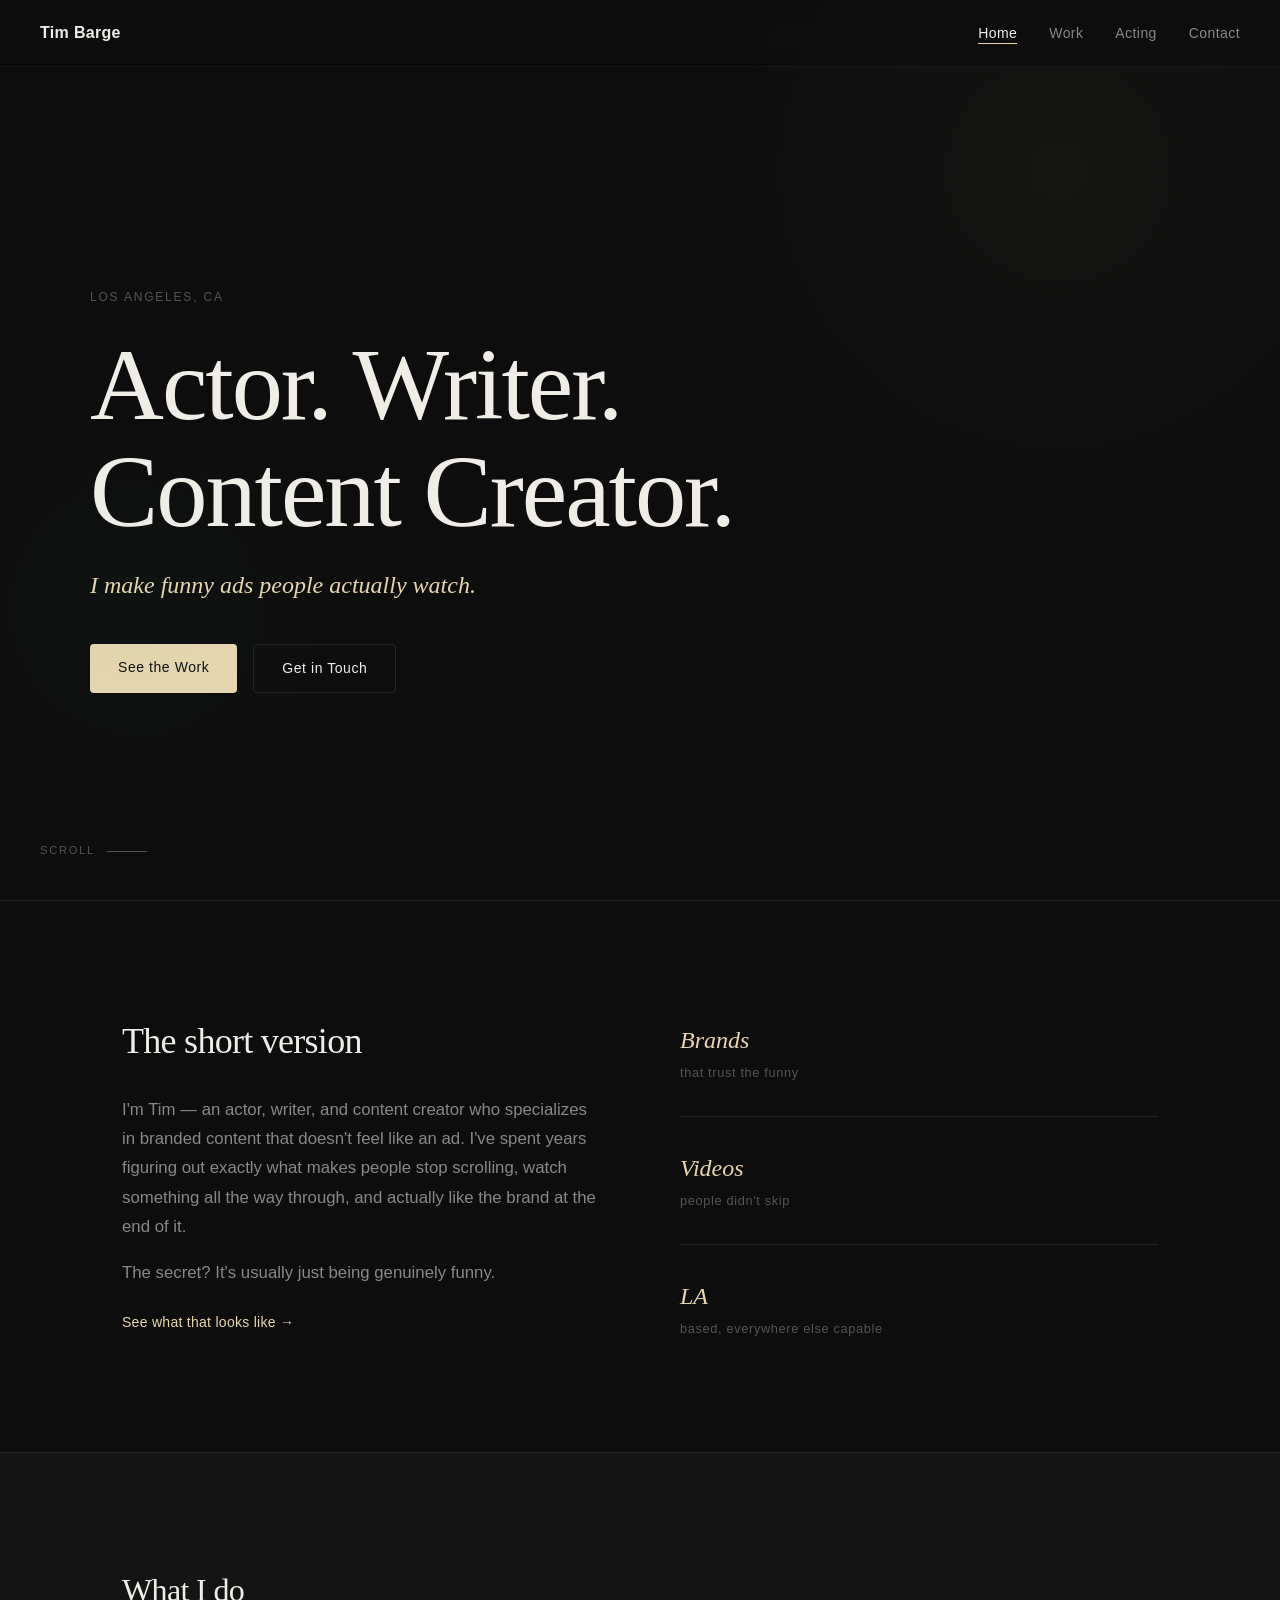
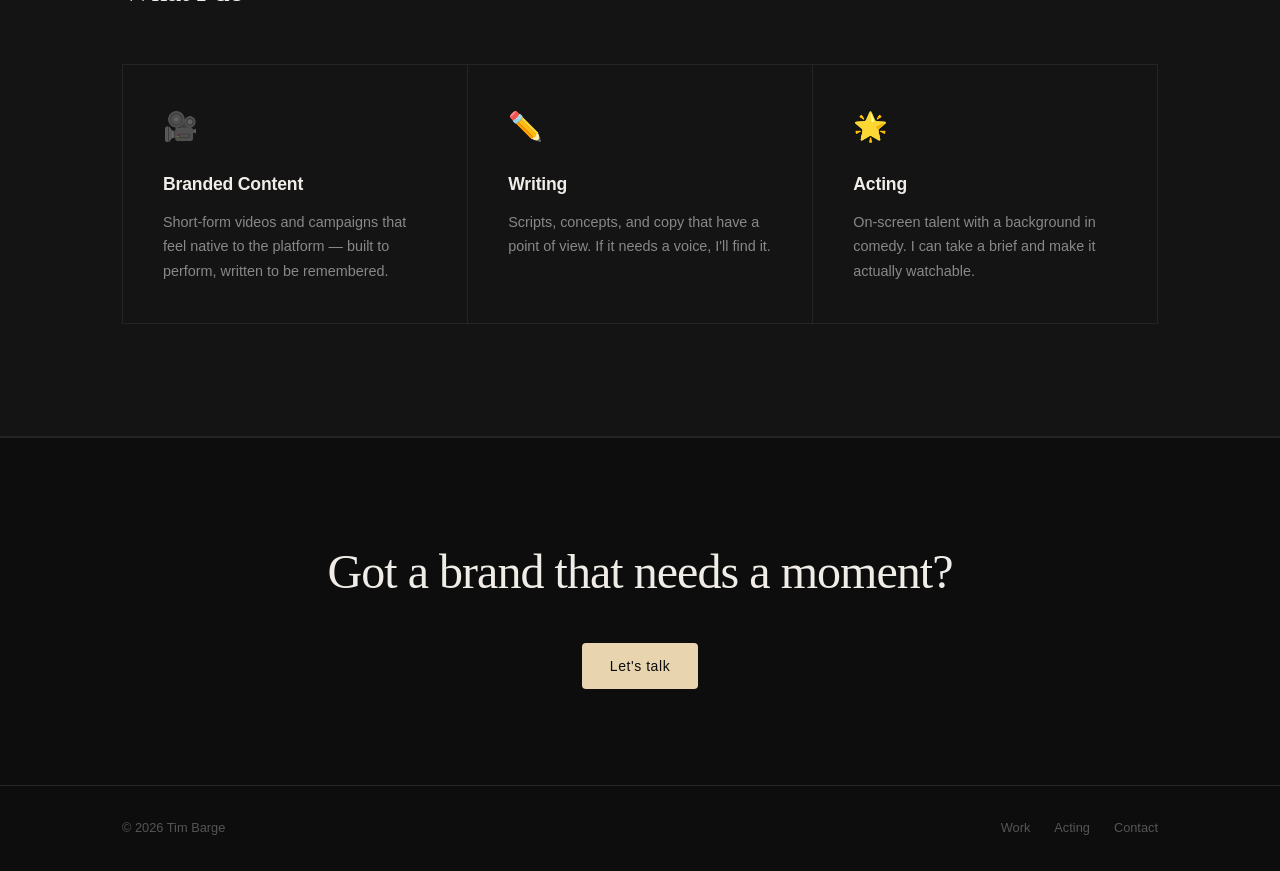
==== index.html @ 99d66370 "initial site build Co-Authored-By: Claude Sonnet 4.6 <noreply@anthropic.com>" ====
<!DOCTYPE html>
<html lang="en">
<head>
  <meta charset="UTF-8" />
  <meta name="viewport" content="width=device-width, initial-scale=1.0" />
  <title>Tim Barge</title>
  <link rel="stylesheet" href="style.css" />
</head>
<body>

  <nav>
    <a href="index.html" class="nav-logo">Tim Barge</a>
    <ul>
      <li><a href="index.html" class="active">Home</a></li>
      <li><a href="work.html">Work</a></li>
      <li><a href="acting.html">Acting</a></li>
      <li><a href="contact.html">Contact</a></li>
    </ul>
  </nav>

  <header class="hero">
    <div class="hero-content">
      <p class="hero-label">Los Angeles, CA</p>
      <h1 class="hero-headline">Actor. Writer.<br>Content Creator.</h1>
      <p class="hero-sub">I make funny ads people actually watch.</p>
      <div class="hero-cta">
        <a href="work.html" class="btn btn-primary">See the Work</a>
        <a href="contact.html" class="btn btn-ghost">Get in Touch</a>
      </div>
    </div>
    <div class="hero-scroll">
      <span>Scroll</span>
      <div class="scroll-line"></div>
    </div>
  </header>

  <section class="about">
    <div class="container">
      <div class="about-grid">
        <div class="about-text">
          <h2>The short version</h2>
          <p>I'm Tim — an actor, writer, and content creator who specializes in branded content that doesn't feel like an ad. I've spent years figuring out exactly what makes people stop scrolling, watch something all the way through, and actually like the brand at the end of it.</p>
          <p>The secret? It's usually just being genuinely funny.</p>
          <a href="work.html" class="text-link">See what that looks like &rarr;</a>
        </div>
        <div class="about-stats">
          <div class="stat">
            <span class="stat-num">Brands</span>
            <span class="stat-label">that trust the funny</span>
          </div>
          <div class="stat">
            <span class="stat-num">Videos</span>
            <span class="stat-label">people didn't skip</span>
          </div>
          <div class="stat">
            <span class="stat-num">LA</span>
            <span class="stat-label">based, everywhere else capable</span>
          </div>
        </div>
      </div>
    </div>
  </section>

  <section class="services">
    <div class="container">
      <h2 class="section-title">What I do</h2>
      <div class="services-grid">
        <div class="service-card">
          <span class="service-icon">&#127909;</span>
          <h3>Branded Content</h3>
          <p>Short-form videos and campaigns that feel native to the platform — built to perform, written to be remembered.</p>
        </div>
        <div class="service-card">
          <span class="service-icon">&#9999;&#65039;</span>
          <h3>Writing</h3>
          <p>Scripts, concepts, and copy that have a point of view. If it needs a voice, I'll find it.</p>
        </div>
        <div class="service-card">
          <span class="service-icon">&#127775;</span>
          <h3>Acting</h3>
          <p>On-screen talent with a background in comedy. I can take a brief and make it actually watchable.</p>
        </div>
      </div>
    </div>
  </section>

  <section class="cta-band">
    <div class="container">
      <h2>Got a brand that needs a moment?</h2>
      <a href="contact.html" class="btn btn-primary">Let's talk</a>
    </div>
  </section>

  <footer>
    <div class="container footer-inner">
      <span>&copy; 2026 Tim Barge</span>
      <div class="footer-links">
        <a href="work.html">Work</a>
        <a href="acting.html">Acting</a>
        <a href="contact.html">Contact</a>
      </div>
    </div>
  </footer>

</body>
</html>
---- style.css ----
/* =============================================
   BASE & RESET
   ============================================= */

*, *::before, *::after {
  box-sizing: border-box;
  margin: 0;
  padding: 0;
}

:root {
  --bg: #0d0d0d;
  --bg-2: #141414;
  --bg-3: #1a1a1a;
  --border: #242424;
  --text: #f0ede8;
  --text-muted: #888;
  --text-dim: #555;
  --accent: #e8d5b0;
  --accent-bright: #f5c842;
  --green: #3ecf8e;
  --font-sans: 'Inter', 'Helvetica Neue', Arial, sans-serif;
  --font-display: 'Georgia', 'Times New Roman', serif;
  --radius: 4px;
  --radius-lg: 10px;
  --transition: 0.2s ease;
  --max-width: 1100px;
}

html {
  font-size: 16px;
  scroll-behavior: smooth;
}

body {
  background-color: var(--bg);
  color: var(--text);
  font-family: var(--font-sans);
  line-height: 1.6;
  -webkit-font-smoothing: antialiased;
}

a {
  color: inherit;
  text-decoration: none;
}

img {
  max-width: 100%;
  display: block;
}

/* =============================================
   LAYOUT
   ============================================= */

.container {
  max-width: var(--max-width);
  margin: 0 auto;
  padding: 0 2rem;
}

/* =============================================
   NAVIGATION
   ============================================= */

nav {
  position: fixed;
  top: 0;
  left: 0;
  right: 0;
  z-index: 100;
  display: flex;
  align-items: center;
  justify-content: space-between;
  padding: 1.25rem 2.5rem;
  background: rgba(13, 13, 13, 0.85);
  backdrop-filter: blur(12px);
  border-bottom: 1px solid rgba(255,255,255,0.04);
}

.nav-logo {
  font-size: 1rem;
  font-weight: 600;
  letter-spacing: 0.02em;
  color: var(--text);
  transition: opacity var(--transition);
}

.nav-logo:hover {
  opacity: 0.7;
}

nav ul {
  list-style: none;
  display: flex;
  gap: 2rem;
}

nav ul li a {
  font-size: 0.875rem;
  color: var(--text-muted);
  letter-spacing: 0.03em;
  transition: color var(--transition);
  position: relative;
}

nav ul li a::after {
  content: '';
  position: absolute;
  bottom: -3px;
  left: 0;
  width: 0;
  height: 1px;
  background: var(--accent);
  transition: width var(--transition);
}

nav ul li a:hover,
nav ul li a.active {
  color: var(--text);
}

nav ul li a:hover::after,
nav ul li a.active::after {
  width: 100%;
}

/* =============================================
   BUTTONS
   ============================================= */

.btn {
  display: inline-block;
  padding: 0.75rem 1.75rem;
  border-radius: var(--radius);
  font-size: 0.875rem;
  font-weight: 500;
  letter-spacing: 0.04em;
  cursor: pointer;
  transition: all var(--transition);
  border: none;
  font-family: var(--font-sans);
}

.btn-primary {
  background: var(--accent);
  color: #0d0d0d;
}

.btn-primary:hover {
  background: var(--accent-bright);
  transform: translateY(-1px);
}

.btn-ghost {
  background: transparent;
  color: var(--text);
  border: 1px solid var(--border);
}

.btn-ghost:hover {
  border-color: var(--text-muted);
  transform: translateY(-1px);
}

.btn-full {
  width: 100%;
  text-align: center;
}

.text-link {
  font-size: 0.875rem;
  color: var(--accent);
  letter-spacing: 0.02em;
  transition: opacity var(--transition);
}

.text-link:hover {
  opacity: 0.7;
}

/* =============================================
   HERO
   ============================================= */

.hero {
  min-height: 100vh;
  display: flex;
  align-items: center;
  padding: 0 2.5rem;
  position: relative;
  overflow: hidden;
}

.hero::before {
  content: '';
  position: absolute;
  top: -20%;
  right: -10%;
  width: 700px;
  height: 700px;
  background: radial-gradient(circle, rgba(232,213,176,0.04) 0%, transparent 70%);
  pointer-events: none;
}

.hero::after {
  content: '';
  position: absolute;
  bottom: 10%;
  left: -5%;
  width: 400px;
  height: 400px;
  background: radial-gradient(circle, rgba(62,207,142,0.03) 0%, transparent 70%);
  pointer-events: none;
}

.hero-content {
  max-width: var(--max-width);
  margin: 0 auto;
  width: 100%;
  padding-top: 5rem;
}

.hero-label {
  font-size: 0.75rem;
  text-transform: uppercase;
  letter-spacing: 0.15em;
  color: var(--text-dim);
  margin-bottom: 1.5rem;
}

.hero-headline {
  font-family: var(--font-display);
  font-size: clamp(3rem, 8vw, 7rem);
  font-weight: 400;
  line-height: 1.05;
  color: var(--text);
  letter-spacing: -0.02em;
  margin-bottom: 1.25rem;
}

.hero-sub {
  font-size: clamp(1.1rem, 2.5vw, 1.5rem);
  color: var(--accent);
  margin-bottom: 2.5rem;
  font-style: italic;
  font-family: var(--font-display);
}

.hero-cta {
  display: flex;
  gap: 1rem;
  flex-wrap: wrap;
}

.hero-scroll {
  position: absolute;
  bottom: 2.5rem;
  left: 2.5rem;
  display: flex;
  align-items: center;
  gap: 0.75rem;
}

.hero-scroll span {
  font-size: 0.7rem;
  letter-spacing: 0.15em;
  text-transform: uppercase;
  color: var(--text-dim);
}

.scroll-line {
  width: 40px;
  height: 1px;
  background: var(--text-dim);
}

/* =============================================
   ABOUT SECTION
   ============================================= */

.about {
  padding: 7rem 0;
  border-top: 1px solid var(--border);
}

.about-grid {
  display: grid;
  grid-template-columns: 1fr 1fr;
  gap: 5rem;
  align-items: start;
}

.about-text h2 {
  font-family: var(--font-display);
  font-size: 2.25rem;
  font-weight: 400;
  margin-bottom: 1.5rem;
  letter-spacing: -0.02em;
}

.about-text p {
  color: var(--text-muted);
  margin-bottom: 1rem;
  font-size: 1.05rem;
  line-height: 1.75;
}

.about-text .text-link {
  display: inline-block;
  margin-top: 0.5rem;
}

.about-stats {
  display: flex;
  flex-direction: column;
  gap: 2rem;
  padding-top: 0.5rem;
}

.stat {
  display: flex;
  flex-direction: column;
  gap: 0.25rem;
  padding-bottom: 2rem;
  border-bottom: 1px solid var(--border);
}

.stat:last-child {
  border-bottom: none;
  padding-bottom: 0;
}

.stat-num {
  font-family: var(--font-display);
  font-size: 1.5rem;
  color: var(--accent);
  font-style: italic;
}

.stat-label {
  font-size: 0.8rem;
  color: var(--text-dim);
  letter-spacing: 0.05em;
}

/* =============================================
   SERVICES
   ============================================= */

.services {
  padding: 7rem 0;
  background: var(--bg-2);
  border-top: 1px solid var(--border);
  border-bottom: 1px solid var(--border);
}

.section-title {
  font-family: var(--font-display);
  font-size: 2rem;
  font-weight: 400;
  letter-spacing: -0.02em;
  margin-bottom: 3rem;
}

.services-grid {
  display: grid;
  grid-template-columns: repeat(3, 1fr);
  gap: 1.5px;
  background: var(--border);
  border: 1px solid var(--border);
}

.service-card {
  background: var(--bg-2);
  padding: 2.5rem;
}

.service-icon {
  font-size: 1.75rem;
  display: block;
  margin-bottom: 1.25rem;
}

.service-card h3 {
  font-size: 1.1rem;
  font-weight: 600;
  margin-bottom: 0.75rem;
  letter-spacing: -0.01em;
}

.service-card p {
  font-size: 0.9rem;
  color: var(--text-muted);
  line-height: 1.7;
}

/* =============================================
   CTA BAND
   ============================================= */

.cta-band {
  padding: 6rem 0;
  text-align: center;
  border-top: 1px solid var(--border);
}

.cta-band h2 {
  font-family: var(--font-display);
  font-size: clamp(1.75rem, 4vw, 3rem);
  font-weight: 400;
  letter-spacing: -0.02em;
  margin-bottom: 2rem;
}

/* =============================================
   FOOTER
   ============================================= */

footer {
  padding: 2rem 0;
  border-top: 1px solid var(--border);
  background: var(--bg);
}

.footer-inner {
  display: flex;
  align-items: center;
  justify-content: space-between;
}

footer span {
  font-size: 0.8rem;
  color: var(--text-dim);
}

.footer-links {
  display: flex;
  gap: 1.5rem;
}

.footer-links a {
  font-size: 0.8rem;
  color: var(--text-dim);
  transition: color var(--transition);
}

.footer-links a:hover {
  color: var(--text);
}

/* =============================================
   PAGE HEADER (inner pages)
   ============================================= */

.page-header {
  padding: 10rem 0 5rem;
  border-bottom: 1px solid var(--border);
  background: var(--bg);
}

.page-label {
  font-size: 0.75rem;
  text-transform: uppercase;
  letter-spacing: 0.15em;
  color: var(--text-dim);
  margin-bottom: 1.25rem;
}

.page-header h1 {
  font-family: var(--font-display);
  font-size: clamp(2.5rem, 6vw, 5rem);
  font-weight: 400;
  line-height: 1.1;
  letter-spacing: -0.02em;
  margin-bottom: 1.25rem;
}

.page-desc {
  font-size: 1.1rem;
  color: var(--text-muted);
  max-width: 540px;
  line-height: 1.7;
}

/* =============================================
   WORK PAGE
   ============================================= */

.work-grid-section {
  padding: 5rem 0;
}

.filter-bar {
  display: flex;
  gap: 0.5rem;
  margin-bottom: 3rem;
  flex-wrap: wrap;
}

.filter-btn {
  background: transparent;
  border: 1px solid var(--border);
  color: var(--text-muted);
  padding: 0.5rem 1.25rem;
  border-radius: 999px;
  font-size: 0.8rem;
  letter-spacing: 0.04em;
  cursor: pointer;
  font-family: var(--font-sans);
  transition: all var(--transition);
}

.filter-btn:hover,
.filter-btn.active {
  background: var(--accent);
  border-color: var(--accent);
  color: #0d0d0d;
}

.work-grid {
  display: grid;
  grid-template-columns: repeat(3, 1fr);
  gap: 1.5rem;
}

.work-card {
  transition: opacity 0.3s ease, transform 0.3s ease;
}

.work-thumb {
  width: 100%;
  aspect-ratio: 16/9;
  border-radius: var(--radius-lg);
  margin-bottom: 1rem;
  position: relative;
  overflow: hidden;
  cursor: pointer;
}

.placeholder-thumb {
  display: flex;
  align-items: center;
  justify-content: center;
}

.thumb-1 { background: linear-gradient(135deg, #1a1a2e, #16213e); }
.thumb-2 { background: linear-gradient(135deg, #1a2e1a, #162e16); }
.thumb-3 { background: linear-gradient(135deg, #2e1a1a, #2e1616); }
.thumb-4 { background: linear-gradient(135deg, #2e2a1a, #2a2e16); }
.thumb-5 { background: linear-gradient(135deg, #1a2a2e, #162a2e); }
.thumb-6 { background: linear-gradient(135deg, #2a1a2e, #22162e); }

.work-thumb::before {
  content: '';
  position: absolute;
  inset: 0;
  background: rgba(0,0,0,0);
  transition: background 0.2s ease;
}

.work-thumb:hover::before {
  background: rgba(0,0,0,0.25);
}

.play-btn {
  width: 48px;
  height: 48px;
  background: rgba(255,255,255,0.1);
  border: 1px solid rgba(255,255,255,0.15);
  border-radius: 50%;
  display: flex;
  align-items: center;
  justify-content: center;
  font-size: 1rem;
  color: rgba(255,255,255,0.7);
  backdrop-filter: blur(4px);
  transition: all var(--transition);
  z-index: 1;
  padding-left: 3px;
}

.work-thumb:hover .play-btn {
  background: rgba(255,255,255,0.2);
  transform: scale(1.1);
}

.work-tag {
  font-size: 0.7rem;
  text-transform: uppercase;
  letter-spacing: 0.1em;
  color: var(--accent);
  display: block;
  margin-bottom: 0.4rem;
}

.work-info h3 {
  font-size: 1rem;
  font-weight: 600;
  margin-bottom: 0.4rem;
}

.work-info p {
  font-size: 0.85rem;
  color: var(--text-muted);
  line-height: 1.6;
}

/* =============================================
   ACTING PAGE
   ============================================= */

.acting-bio {
  padding: 6rem 0;
  border-bottom: 1px solid var(--border);
}

.bio-grid {
  display: grid;
  grid-template-columns: 340px 1fr;
  gap: 5rem;
  align-items: start;
}

.bio-photo {
  aspect-ratio: 3/4;
  background: var(--bg-3);
  border: 1px solid var(--border);
  border-radius: var(--radius-lg);
  display: flex;
  align-items: center;
  justify-content: center;
}

.bio-photo span {
  font-size: 0.8rem;
  color: var(--text-dim);
  letter-spacing: 0.1em;
  text-transform: uppercase;
}

.bio-text h2 {
  font-family: var(--font-display);
  font-size: 2rem;
  font-weight: 400;
  letter-spacing: -0.02em;
  margin-bottom: 1.5rem;
}

.bio-text p {
  color: var(--text-muted);
  margin-bottom: 1rem;
  line-height: 1.75;
}

.bio-links {
  display: flex;
  gap: 1rem;
  margin-top: 2rem;
  flex-wrap: wrap;
}

.credits {
  padding: 6rem 0;
  border-bottom: 1px solid var(--border);
}

.credits-grid {
  display: grid;
  grid-template-columns: repeat(3, 1fr);
  gap: 3rem;
}

.credit-category h3 {
  font-size: 0.75rem;
  text-transform: uppercase;
  letter-spacing: 0.1em;
  color: var(--text-dim);
  margin-bottom: 1.5rem;
  padding-bottom: 0.75rem;
  border-bottom: 1px solid var(--border);
}

.credit-list {
  list-style: none;
  display: flex;
  flex-direction: column;
  gap: 0;
}

.credit-list li {
  display: flex;
  justify-content: space-between;
  align-items: baseline;
  padding: 0.75rem 0;
  border-bottom: 1px solid rgba(255,255,255,0.04);
  gap: 1rem;
}

.credit-list li:last-child {
  border-bottom: none;
}

.credit-title {
  font-size: 0.9rem;
  color: var(--text);
}

.credit-role {
  font-size: 0.8rem;
  color: var(--text-dim);
  text-align: right;
  flex-shrink: 0;
}

.specs {
  padding: 6rem 0;
  background: var(--bg-2);
  border-bottom: 1px solid var(--border);
}

.specs-grid {
  display: grid;
  grid-template-columns: repeat(4, 1fr);
  gap: 0;
  border: 1px solid var(--border);
}

.spec-item {
  padding: 2rem;
  border-right: 1px solid var(--border);
  display: flex;
  flex-direction: column;
  gap: 0.5rem;
}

.spec-item:last-child {
  border-right: none;
}

.spec-label {
  font-size: 0.7rem;
  text-transform: uppercase;
  letter-spacing: 0.1em;
  color: var(--text-dim);
}

.spec-value {
  font-size: 0.95rem;
  color: var(--text);
}

/* =============================================
   CONTACT PAGE
   ============================================= */

.contact-section {
  padding: 6rem 0;
}

.contact-grid {
  display: grid;
  grid-template-columns: 1fr 1fr;
  gap: 6rem;
  align-items: start;
}

.contact-form-col h2,
.contact-info-col h2 {
  font-family: var(--font-display);
  font-size: 1.75rem;
  font-weight: 400;
  letter-spacing: -0.02em;
  margin-bottom: 2rem;
}

.form-group {
  margin-bottom: 1.25rem;
}

.form-group label {
  display: block;
  font-size: 0.8rem;
  color: var(--text-muted);
  letter-spacing: 0.05em;
  margin-bottom: 0.5rem;
}

.form-group input,
.form-group textarea,
.form-group select {
  width: 100%;
  background: var(--bg-2);
  border: 1px solid var(--border);
  border-radius: var(--radius);
  padding: 0.75rem 1rem;
  color: var(--text);
  font-family: var(--font-sans);
  font-size: 0.9rem;
  transition: border-color var(--transition);
  appearance: none;
}

.form-group input::placeholder,
.form-group textarea::placeholder {
  color: var(--text-dim);
}

.form-group input:focus,
.form-group textarea:focus,
.form-group select:focus {
  outline: none;
  border-color: var(--accent);
}

.form-group select {
  background-image: url("data:image/svg+xml,%3Csvg xmlns='http://www.w3.org/2000/svg' width='12' height='12' viewBox='0 0 12 12'%3E%3Cpath fill='%23888' d='M6 8L1 3h10z'/%3E%3C/svg%3E");
  background-repeat: no-repeat;
  background-position: right 1rem center;
  cursor: pointer;
}

.form-group select option {
  background: var(--bg-2);
  color: var(--text);
}

.contact-details {
  display: flex;
  flex-direction: column;
  gap: 1.5rem;
  margin-bottom: 3rem;
  padding-bottom: 3rem;
  border-bottom: 1px solid var(--border);
}

.contact-item {
  display: flex;
  flex-direction: column;
  gap: 0.25rem;
}

.contact-label {
  font-size: 0.7rem;
  text-transform: uppercase;
  letter-spacing: 0.1em;
  color: var(--text-dim);
}

.contact-value {
  font-size: 1rem;
  color: var(--text);
}

a.contact-value:hover {
  color: var(--accent);
}

.social-links h3 {
  font-size: 0.8rem;
  color: var(--text-muted);
  margin-bottom: 1rem;
  font-weight: 400;
}

.social-grid {
  display: flex;
  flex-wrap: wrap;
  gap: 0.5rem;
  margin-bottom: 2.5rem;
}

.social-btn {
  padding: 0.5rem 1rem;
  border: 1px solid var(--border);
  border-radius: var(--radius);
  font-size: 0.8rem;
  color: var(--text-muted);
  transition: all var(--transition);
}

.social-btn:hover {
  border-color: var(--accent);
  color: var(--accent);
}

.contact-note p {
  font-size: 0.85rem;
  color: var(--text-dim);
  line-height: 1.6;
}

/* =============================================
   RESPONSIVE
   ============================================= */

@media (max-width: 900px) {
  nav {
    padding: 1rem 1.5rem;
  }

  nav ul {
    gap: 1.25rem;
  }

  .about-grid,
  .contact-grid {
    grid-template-columns: 1fr;
    gap: 3rem;
  }

  .services-grid,
  .work-grid {
    grid-template-columns: 1fr 1fr;
  }

  .credits-grid {
    grid-template-columns: 1fr;
    gap: 2rem;
  }

  .specs-grid {
    grid-template-columns: 1fr 1fr;
  }

  .spec-item:nth-child(2) {
    border-right: none;
  }

  .spec-item:nth-child(3),
  .spec-item:nth-child(4) {
    border-top: 1px solid var(--border);
  }

  .bio-grid {
    grid-template-columns: 1fr;
    gap: 2.5rem;
  }

  .bio-photo {
    max-width: 280px;
  }
}

@media (max-width: 600px) {
  .hero {
    padding: 0 1.5rem;
  }

  .container {
    padding: 0 1.25rem;
  }

  nav ul li a {
    font-size: 0.8rem;
  }

  nav ul {
    gap: 1rem;
  }

  .services-grid,
  .work-grid {
    grid-template-columns: 1fr;
  }

  .specs-grid {
    grid-template-columns: 1fr;
  }

  .spec-item {
    border-right: none;
    border-bottom: 1px solid var(--border);
  }

  .spec-item:last-child {
    border-bottom: none;
  }

  .footer-inner {
    flex-direction: column;
    gap: 1rem;
    text-align: center;
  }

  .hero-cta {
    flex-direction: column;
    align-items: flex-start;
  }
}
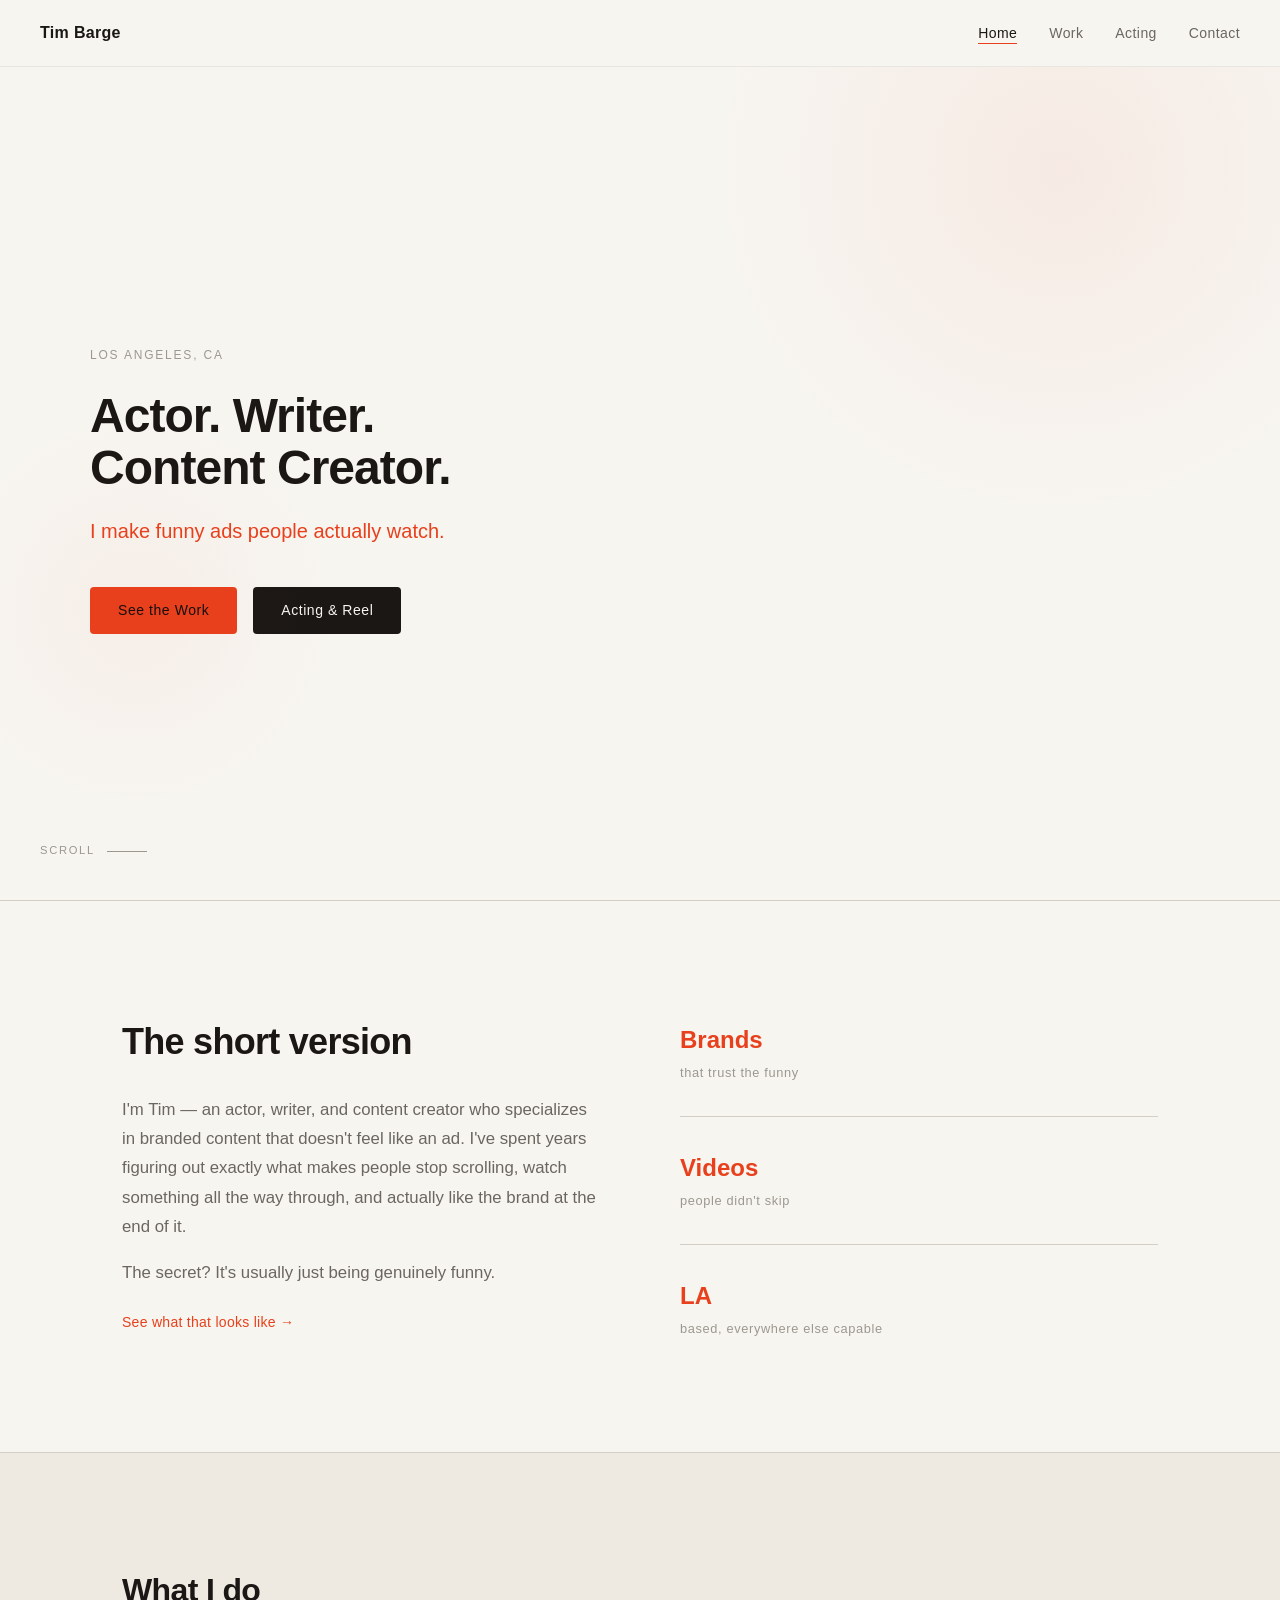
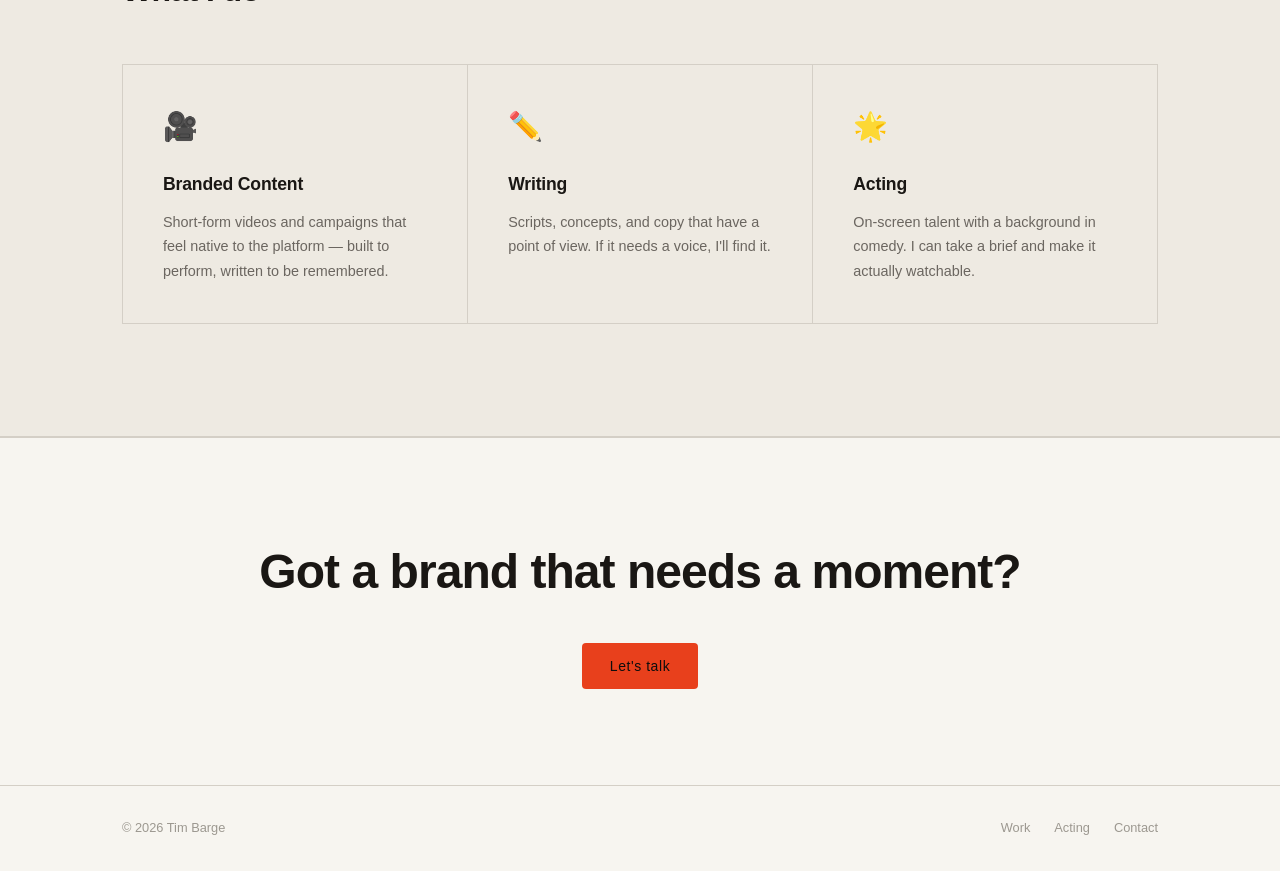
==== commit df5de9a3: "homepage restructure" ====
--- a/index.html
+++ b/index.html
@@ -25,7 +25,7 @@
       <p class="hero-sub">I make funny ads people actually watch.</p>
       <div class="hero-cta">
         <a href="work.html" class="btn btn-primary">See the Work</a>
-        <a href="contact.html" class="btn btn-ghost">Get in Touch</a>
+        <a href="acting.html" class="btn btn-dark">Acting & Reel</a>
       </div>
     </div>
     <div class="hero-scroll">
--- a/style.css
+++ b/style.css
@@ -9,18 +9,17 @@
 }
 
 :root {
-  --bg: #0d0d0d;
-  --bg-2: #141414;
-  --bg-3: #1a1a1a;
-  --border: #242424;
-  --text: #f0ede8;
-  --text-muted: #888;
-  --text-dim: #555;
-  --accent: #e8d5b0;
-  --accent-bright: #f5c842;
-  --green: #3ecf8e;
+  --bg: #f7f5f0;
+  --bg-2: #eeeae2;
+  --bg-3: #e5e1d8;
+  --border: #d4cfc6;
+  --text: #1a1714;
+  --text-muted: #6b6660;
+  --text-dim: #9c9890;
+  --accent: #e8401c;
+  --accent-bright: #ff5a30;
+  --green: #1fa869;
   --font-sans: 'Inter', 'Helvetica Neue', Arial, sans-serif;
-  --font-display: 'Georgia', 'Times New Roman', serif;
   --radius: 4px;
   --radius-lg: 10px;
   --transition: 0.2s ease;
@@ -74,9 +73,9 @@
   align-items: center;
   justify-content: space-between;
   padding: 1.25rem 2.5rem;
-  background: rgba(13, 13, 13, 0.85);
+  background: rgba(247, 245, 240, 0.9);
   backdrop-filter: blur(12px);
-  border-bottom: 1px solid rgba(255,255,255,0.04);
+  border-bottom: 1px solid rgba(0,0,0,0.06);
 }
 
 .nav-logo {
@@ -164,6 +163,16 @@
   transform: translateY(-1px);
 }
 
+.btn-dark {
+  background: var(--text);
+  color: var(--bg);
+}
+
+.btn-dark:hover {
+  background: #2d2a27;
+  transform: translateY(-1px);
+}
+
 .btn-full {
   width: 100%;
   text-align: center;
@@ -200,7 +209,7 @@
   right: -10%;
   width: 700px;
   height: 700px;
-  background: radial-gradient(circle, rgba(232,213,176,0.04) 0%, transparent 70%);
+  background: radial-gradient(circle, rgba(232,64,28,0.06) 0%, transparent 70%);
   pointer-events: none;
 }
 
@@ -211,7 +220,7 @@
   left: -5%;
   width: 400px;
   height: 400px;
-  background: radial-gradient(circle, rgba(62,207,142,0.03) 0%, transparent 70%);
+  background: radial-gradient(circle, rgba(232,64,28,0.04) 0%, transparent 70%);
   pointer-events: none;
 }
 
@@ -231,21 +240,19 @@
 }
 
 .hero-headline {
-  font-family: var(--font-display);
-  font-size: clamp(3rem, 8vw, 7rem);
-  font-weight: 400;
-  line-height: 1.05;
+  font-size: clamp(1.75rem, 4vw, 3rem);
+  font-weight: 700;
+  line-height: 1.1;
   color: var(--text);
   letter-spacing: -0.02em;
   margin-bottom: 1.25rem;
 }
 
 .hero-sub {
-  font-size: clamp(1.1rem, 2.5vw, 1.5rem);
+  font-size: clamp(1rem, 2vw, 1.25rem);
   color: var(--accent);
   margin-bottom: 2.5rem;
-  font-style: italic;
-  font-family: var(--font-display);
+  font-weight: 500;
 }
 
 .hero-cta {
@@ -293,9 +300,9 @@
 }
 
 .about-text h2 {
-  font-family: var(--font-display);
+  font-family: var(--font-sans);
   font-size: 2.25rem;
-  font-weight: 400;
+  font-weight: 700;
   margin-bottom: 1.5rem;
   letter-spacing: -0.02em;
 }
@@ -333,10 +340,10 @@
 }
 
 .stat-num {
-  font-family: var(--font-display);
+  font-family: var(--font-sans);
   font-size: 1.5rem;
+  font-weight: 600;
   color: var(--accent);
-  font-style: italic;
 }
 
 .stat-label {
@@ -357,9 +364,9 @@
 }
 
 .section-title {
-  font-family: var(--font-display);
+  font-family: var(--font-sans);
   font-size: 2rem;
-  font-weight: 400;
+  font-weight: 700;
   letter-spacing: -0.02em;
   margin-bottom: 3rem;
 }
@@ -407,9 +414,9 @@
 }
 
 .cta-band h2 {
-  font-family: var(--font-display);
+  font-family: var(--font-sans);
   font-size: clamp(1.75rem, 4vw, 3rem);
-  font-weight: 400;
+  font-weight: 700;
   letter-spacing: -0.02em;
   margin-bottom: 2rem;
 }
@@ -469,9 +476,9 @@
 }
 
 .page-header h1 {
-  font-family: var(--font-display);
+  font-family: var(--font-sans);
   font-size: clamp(2.5rem, 6vw, 5rem);
-  font-weight: 400;
+  font-weight: 700;
   line-height: 1.1;
   letter-spacing: -0.02em;
   margin-bottom: 1.25rem;
@@ -545,12 +552,12 @@
   justify-content: center;
 }
 
-.thumb-1 { background: linear-gradient(135deg, #1a1a2e, #16213e); }
-.thumb-2 { background: linear-gradient(135deg, #1a2e1a, #162e16); }
-.thumb-3 { background: linear-gradient(135deg, #2e1a1a, #2e1616); }
-.thumb-4 { background: linear-gradient(135deg, #2e2a1a, #2a2e16); }
-.thumb-5 { background: linear-gradient(135deg, #1a2a2e, #162a2e); }
-.thumb-6 { background: linear-gradient(135deg, #2a1a2e, #22162e); }
+.thumb-1 { background: linear-gradient(135deg, #c9d4e8, #a8b8d8); }
+.thumb-2 { background: linear-gradient(135deg, #c9e8d4, #a8d8bc); }
+.thumb-3 { background: linear-gradient(135deg, #e8c9c9, #d8a8a8); }
+.thumb-4 { background: linear-gradient(135deg, #e8e0c9, #d8cca8); }
+.thumb-5 { background: linear-gradient(135deg, #c9dce8, #a8cad8); }
+.thumb-6 { background: linear-gradient(135deg, #dcc9e8, #caa8d8); }
 
 .work-thumb::before {
   content: '';
@@ -567,14 +574,14 @@
 .play-btn {
   width: 48px;
   height: 48px;
-  background: rgba(255,255,255,0.1);
-  border: 1px solid rgba(255,255,255,0.15);
+  background: rgba(255,255,255,0.6);
+  border: 1px solid rgba(255,255,255,0.8);
   border-radius: 50%;
   display: flex;
   align-items: center;
   justify-content: center;
   font-size: 1rem;
-  color: rgba(255,255,255,0.7);
+  color: var(--text);
   backdrop-filter: blur(4px);
   transition: all var(--transition);
   z-index: 1;
@@ -641,9 +648,9 @@
 }
 
 .bio-text h2 {
-  font-family: var(--font-display);
+  font-family: var(--font-sans);
   font-size: 2rem;
-  font-weight: 400;
+  font-weight: 700;
   letter-spacing: -0.02em;
   margin-bottom: 1.5rem;
 }
@@ -694,7 +701,7 @@
   justify-content: space-between;
   align-items: baseline;
   padding: 0.75rem 0;
-  border-bottom: 1px solid rgba(255,255,255,0.04);
+  border-bottom: 1px solid rgba(0,0,0,0.06);
   gap: 1rem;
 }
 
@@ -768,9 +775,9 @@
 
 .contact-form-col h2,
 .contact-info-col h2 {
-  font-family: var(--font-display);
+  font-family: var(--font-sans);
   font-size: 1.75rem;
-  font-weight: 400;
+  font-weight: 700;
   letter-spacing: -0.02em;
   margin-bottom: 2rem;
 }
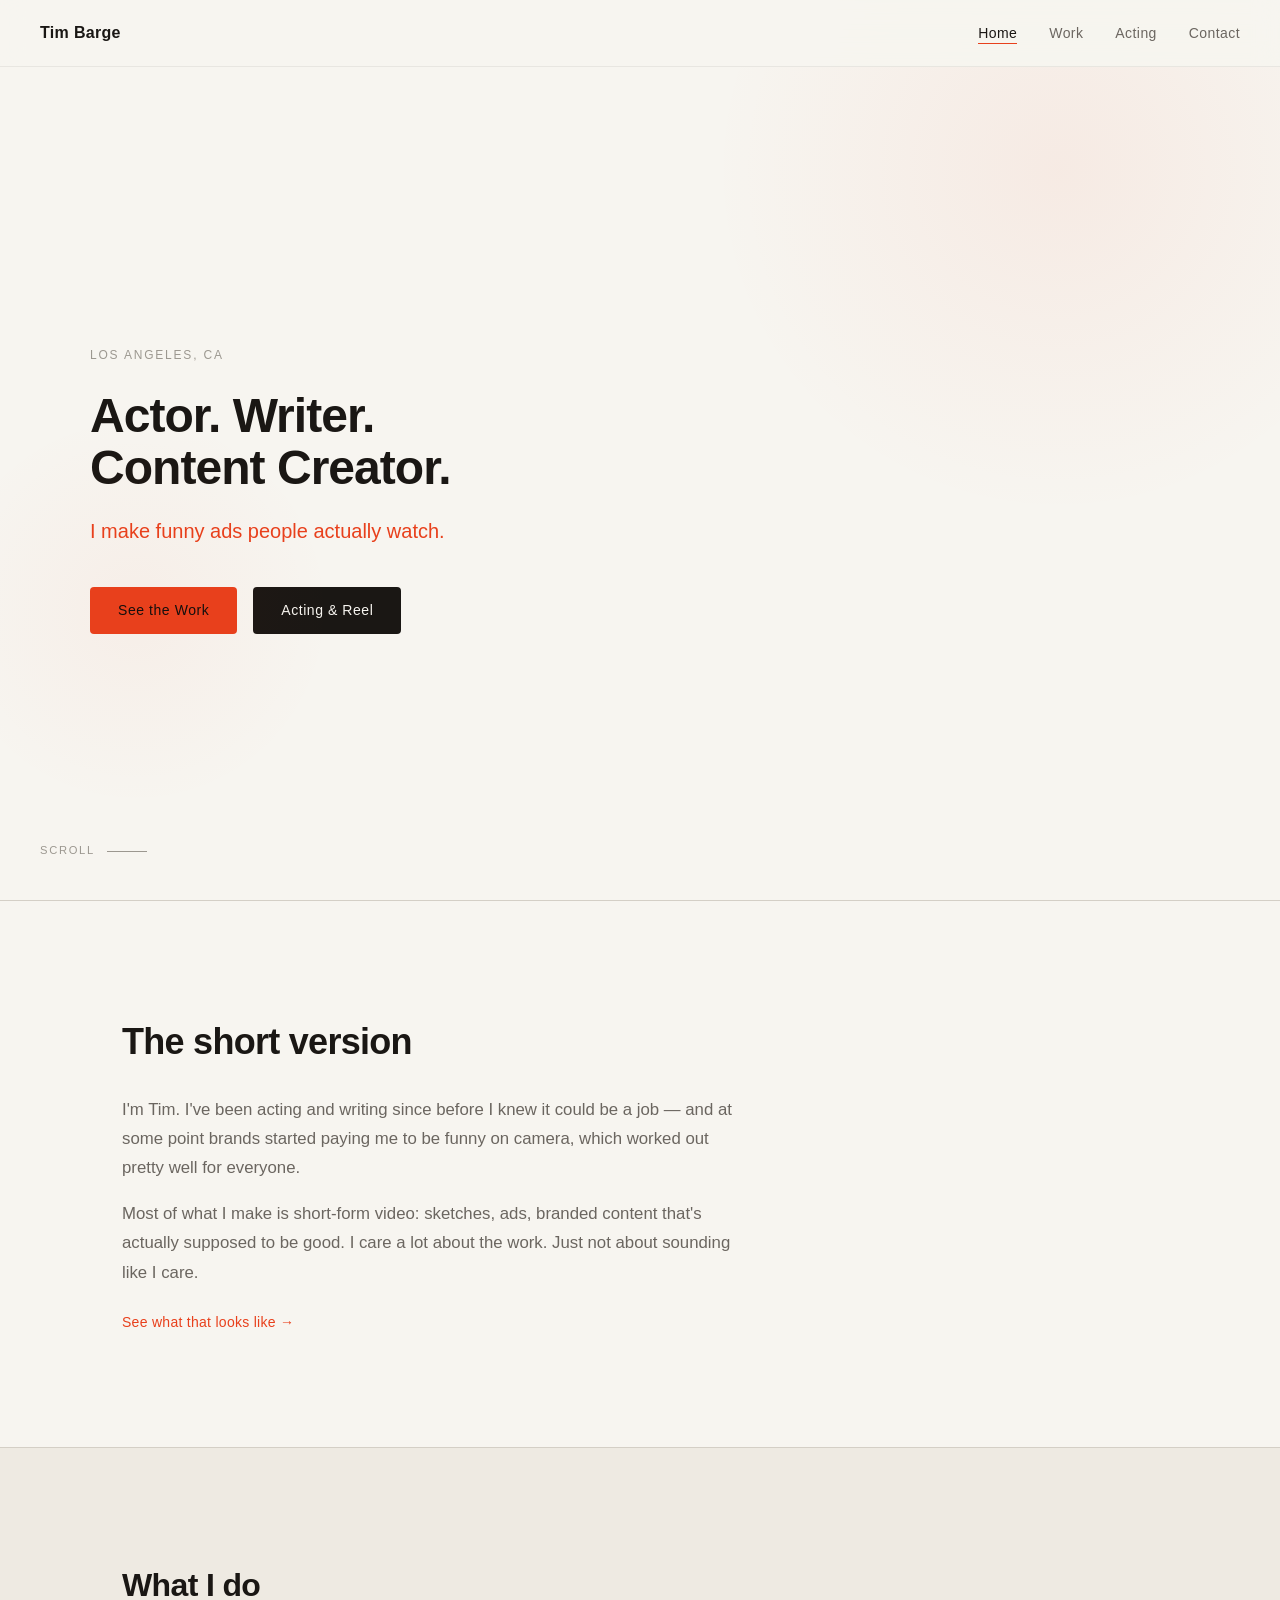
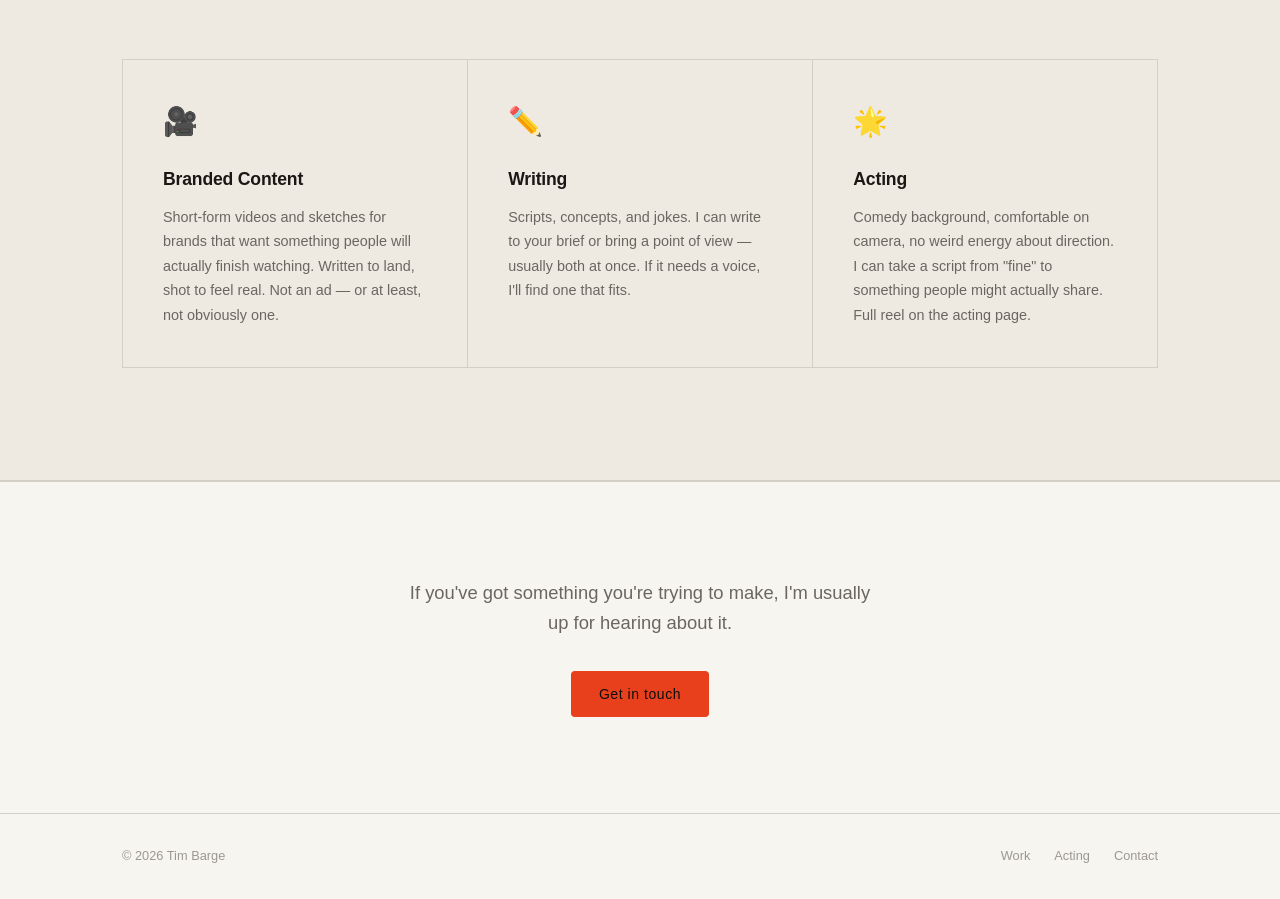
==== commit decb4c90: "homepage rewrite" ====
--- a/index.html
+++ b/index.html
@@ -36,27 +36,11 @@
 
   <section class="about">
     <div class="container">
-      <div class="about-grid">
-        <div class="about-text">
-          <h2>The short version</h2>
-          <p>I'm Tim — an actor, writer, and content creator who specializes in branded content that doesn't feel like an ad. I've spent years figuring out exactly what makes people stop scrolling, watch something all the way through, and actually like the brand at the end of it.</p>
-          <p>The secret? It's usually just being genuinely funny.</p>
-          <a href="work.html" class="text-link">See what that looks like &rarr;</a>
-        </div>
-        <div class="about-stats">
-          <div class="stat">
-            <span class="stat-num">Brands</span>
-            <span class="stat-label">that trust the funny</span>
-          </div>
-          <div class="stat">
-            <span class="stat-num">Videos</span>
-            <span class="stat-label">people didn't skip</span>
-          </div>
-          <div class="stat">
-            <span class="stat-num">LA</span>
-            <span class="stat-label">based, everywhere else capable</span>
-          </div>
-        </div>
+      <div class="about-body">
+        <h2>The short version</h2>
+        <p>I'm Tim. I've been acting and writing since before I knew it could be a job — and at some point brands started paying me to be funny on camera, which worked out pretty well for everyone.</p>
+        <p>Most of what I make is short-form video: sketches, ads, branded content that's actually supposed to be good. I care a lot about the work. Just not about sounding like I care.</p>
+        <a href="work.html" class="text-link">See what that looks like &rarr;</a>
       </div>
     </div>
   </section>
@@ -68,17 +52,17 @@
         <div class="service-card">
           <span class="service-icon">&#127909;</span>
           <h3>Branded Content</h3>
-          <p>Short-form videos and campaigns that feel native to the platform — built to perform, written to be remembered.</p>
+          <p>Short-form videos and sketches for brands that want something people will actually finish watching. Written to land, shot to feel real. Not an ad — or at least, not obviously one.</p>
         </div>
         <div class="service-card">
           <span class="service-icon">&#9999;&#65039;</span>
           <h3>Writing</h3>
-          <p>Scripts, concepts, and copy that have a point of view. If it needs a voice, I'll find it.</p>
+          <p>Scripts, concepts, and jokes. I can write to your brief or bring a point of view — usually both at once. If it needs a voice, I'll find one that fits.</p>
         </div>
         <div class="service-card">
           <span class="service-icon">&#127775;</span>
           <h3>Acting</h3>
-          <p>On-screen talent with a background in comedy. I can take a brief and make it actually watchable.</p>
+          <p>Comedy background, comfortable on camera, no weird energy about direction. I can take a script from "fine" to something people might actually share. Full reel on the acting page.</p>
         </div>
       </div>
     </div>
@@ -86,8 +70,8 @@
 
   <section class="cta-band">
     <div class="container">
-      <h2>Got a brand that needs a moment?</h2>
-      <a href="contact.html" class="btn btn-primary">Let's talk</a>
+      <p class="cta-note">If you've got something you're trying to make, I'm usually up for hearing about it.</p>
+      <a href="contact.html" class="btn btn-primary">Get in touch</a>
     </div>
   </section>
 
--- a/style.css
+++ b/style.css
@@ -292,14 +292,11 @@
   border-top: 1px solid var(--border);
 }
 
-.about-grid {
-  display: grid;
-  grid-template-columns: 1fr 1fr;
-  gap: 5rem;
-  align-items: start;
-}
-
-.about-text h2 {
+.about-body {
+  max-width: 620px;
+}
+
+.about-body h2 {
   font-family: var(--font-sans);
   font-size: 2.25rem;
   font-weight: 700;
@@ -307,49 +304,16 @@
   letter-spacing: -0.02em;
 }
 
-.about-text p {
+.about-body p {
   color: var(--text-muted);
   margin-bottom: 1rem;
   font-size: 1.05rem;
   line-height: 1.75;
 }
 
-.about-text .text-link {
+.about-body .text-link {
   display: inline-block;
   margin-top: 0.5rem;
-}
-
-.about-stats {
-  display: flex;
-  flex-direction: column;
-  gap: 2rem;
-  padding-top: 0.5rem;
-}
-
-.stat {
-  display: flex;
-  flex-direction: column;
-  gap: 0.25rem;
-  padding-bottom: 2rem;
-  border-bottom: 1px solid var(--border);
-}
-
-.stat:last-child {
-  border-bottom: none;
-  padding-bottom: 0;
-}
-
-.stat-num {
-  font-family: var(--font-sans);
-  font-size: 1.5rem;
-  font-weight: 600;
-  color: var(--accent);
-}
-
-.stat-label {
-  font-size: 0.8rem;
-  color: var(--text-dim);
-  letter-spacing: 0.05em;
 }
 
 /* =============================================
@@ -413,12 +377,12 @@
   border-top: 1px solid var(--border);
 }
 
-.cta-band h2 {
-  font-family: var(--font-sans);
-  font-size: clamp(1.75rem, 4vw, 3rem);
-  font-weight: 700;
-  letter-spacing: -0.02em;
-  margin-bottom: 2rem;
+.cta-note {
+  font-size: 1.15rem;
+  color: var(--text-muted);
+  max-width: 480px;
+  margin: 0 auto 2rem;
+  line-height: 1.65;
 }
 
 /* =============================================
@@ -911,7 +875,6 @@
     gap: 1.25rem;
   }
 
-  .about-grid,
   .contact-grid {
     grid-template-columns: 1fr;
     gap: 3rem;
